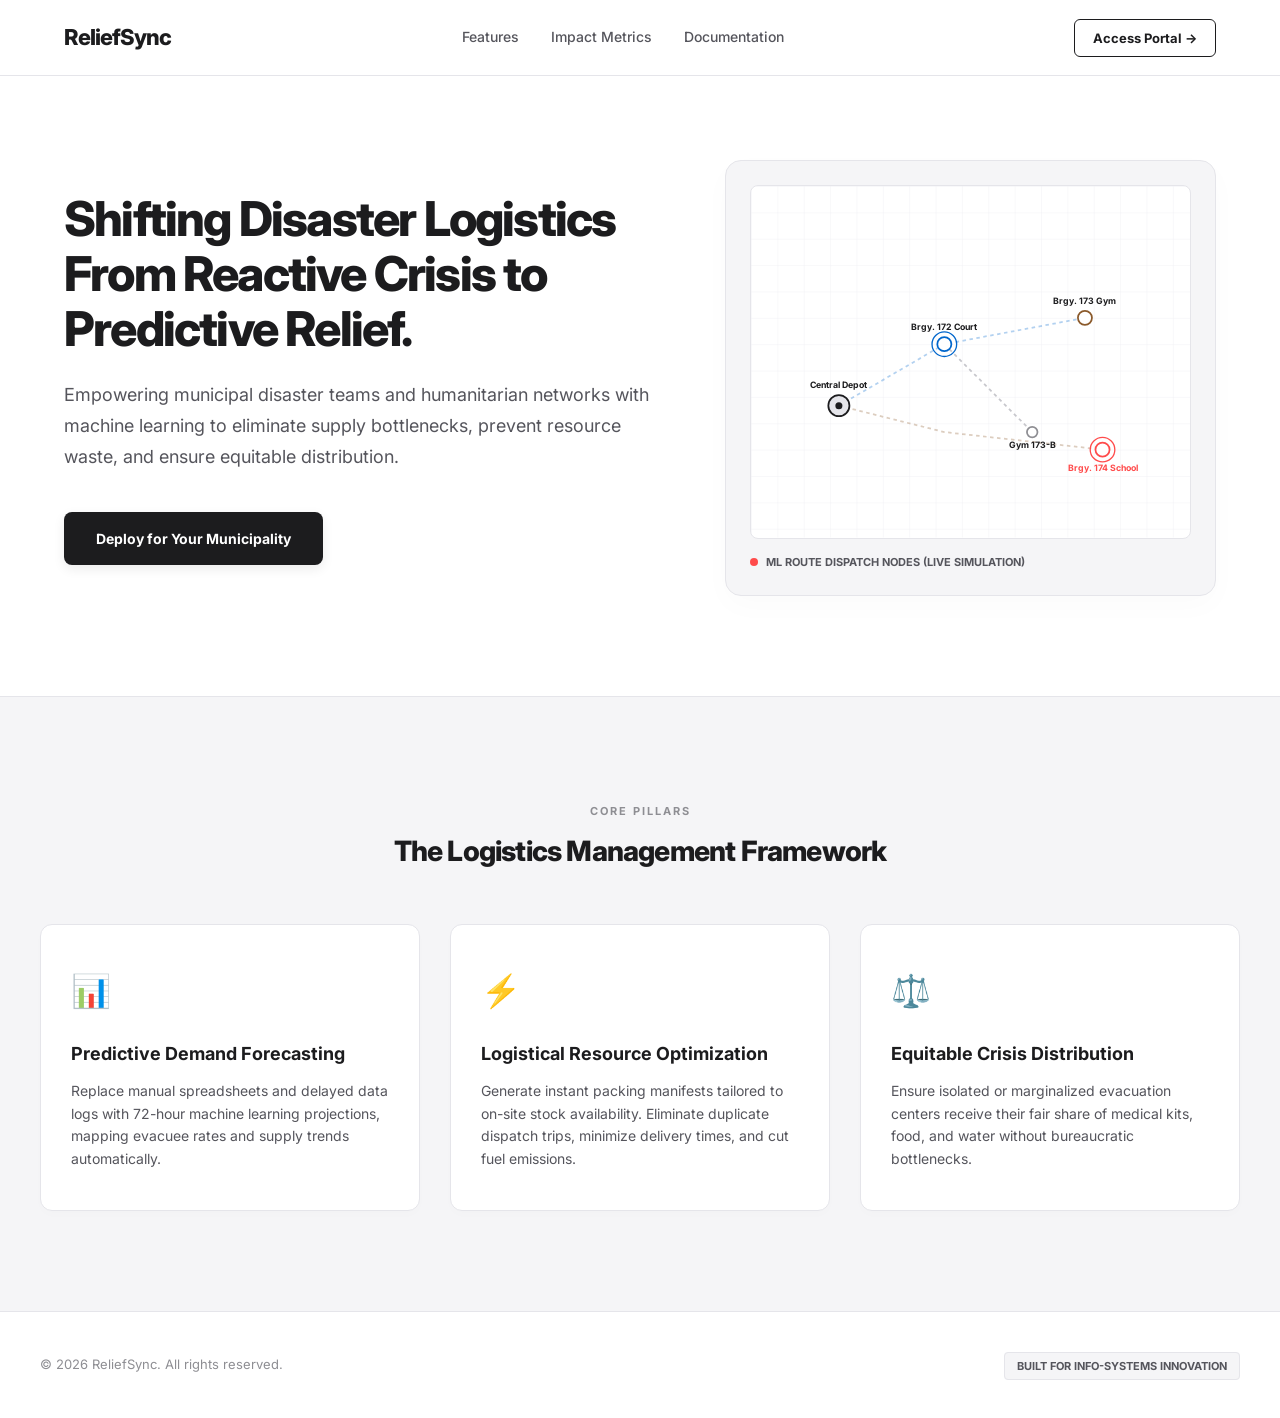
==== frontend/index.html @ d674fb98 "feat: Add ML backend and reorganize project structure - Add model_training/train_model.py: Linear Re" ====
<!DOCTYPE html>
<html lang="en">
<head>
  <meta charset="UTF-8">
  <meta name="viewport" content="width=device-width, initial-scale=1.0">
  <title>ReliefSync — Predictive Supply Forecaster</title>
  <meta name="description" content="Predictive logistics and machine learning-driven inventory optimization for disaster command centers.">
  <!-- Google Fonts: Inter for typography -->
  <link rel="preconnect" href="https://fonts.googleapis.com">
  <link rel="preconnect" href="https://fonts.gstatic.com" crossorigin>
  <link href="https://fonts.googleapis.com/css2?family=Inter:wght@300;400;500;600;700;800&display=swap" rel="stylesheet">
  <link rel="stylesheet" href="style.css">
</head>
<body>

  <!-- Navigation Bar -->
  <header class="navbar">
    <div class="nav-container">
      <a href="index.html" class="logo">ReliefSync</a>
      
      <nav class="nav-links">
        <a href="#features" class="nav-link">Features</a>
        <a href="#impact" class="nav-link" id="link-impact">Impact Metrics</a>
        <a href="#docs" class="nav-link" id="link-docs">Documentation</a>
      </nav>
      
      <div class="nav-actions">
        <a href="login.html" class="portal-btn">Access Portal →</a>
      </div>
    </div>
  </header>

  <!-- Hero Section -->
  <section class="hero-section">
    <div class="hero-container">
      <!-- Hero Left: Text & CTA -->
      <div class="hero-text-block">
        <h1 class="hero-headline">Shifting Disaster Logistics From Reactive Crisis to Predictive Relief.</h1>
        <p class="hero-supporting">
          Empowering municipal disaster teams and humanitarian networks with machine learning to eliminate supply bottlenecks, prevent resource waste, and ensure equitable distribution.
        </p>
        <button id="btn-deploy-cta" class="cta-primary-btn">Deploy for Your Municipality</button>
      </div>
      
      <!-- Hero Right: SVG Route Map Graphic -->
      <div class="hero-graphic-block">
        <div class="graphic-card">
          <svg class="routes-map-svg" viewBox="0 0 500 400" width="100%" height="100%">
            <!-- Background grid pattern -->
            <defs>
              <pattern id="grid" width="30" height="30" patternUnits="userSpaceOnUse">
                <path d="M 30 0 L 0 0 0 30" fill="none" stroke="#f1f1f4" stroke-width="1"/>
              </pattern>
            </defs>
            <rect width="100%" height="100%" fill="url(#grid)" />

            <!-- Route Paths (Animated) -->
            <path class="route-path path-one" d="M 100 250 L 220 180 L 380 150" />
            <path class="route-path path-two" d="M 100 250 L 220 280 L 400 300" />
            <path class="route-path path-three" d="M 220 180 L 320 280" />

            <!-- Active delivery packet circles -->
            <circle class="delivery-dot dot-one" r="5" fill="#0066cc" />
            <circle class="delivery-dot dot-two" r="5" fill="#8b5a2b" />

            <!-- Node Points -->
            <!-- Base Station / Depot -->
            <g class="map-node node-depot" transform="translate(100, 250)">
              <circle r="12" fill="#e5e5ea" stroke="#1c1c1e" stroke-width="2" />
              <circle r="4" fill="#1c1c1e" />
              <text y="-20" class="node-label">Central Depot</text>
            </g>

            <!-- Node 1: Evac Court -->
            <g class="map-node node-court" transform="translate(220, 180)">
              <circle r="8" fill="#ffffff" stroke="#0066cc" stroke-width="2" />
              <circle class="pulse-ring" r="14" fill="none" stroke="#0066cc" stroke-width="1.5" />
              <text y="-16" class="node-label">Brgy. 172 Court</text>
            </g>

            <!-- Node 2: Gym -->
            <g class="map-node node-gym" transform="translate(380, 150)">
              <circle r="8" fill="#ffffff" stroke="#8b5a2b" stroke-width="2" />
              <text y="-16" class="node-label">Brgy. 173 Gym</text>
            </g>

            <!-- Node 3: School -->
            <g class="map-node node-school" transform="translate(400, 300)">
              <circle r="8" fill="#ffffff" stroke="#ff4b4b" stroke-width="2" />
              <circle class="pulse-ring-alert" r="14" fill="none" stroke="#ff4b4b" stroke-width="1.5" />
              <text y="24" class="node-label alert-node">Brgy. 174 School</text>
            </g>

            <!-- Node 4: Secondary Gym -->
            <g class="map-node node-secondary" transform="translate(320, 280)">
              <circle r="6" fill="#ffffff" stroke="#8e8e93" stroke-width="2" />
              <text y="18" class="node-label">Gym 173-B</text>
            </g>
          </svg>
          <div class="graphic-badge">
            <span class="pulse-bullet"></span> ML Route Dispatch Nodes (Live Simulation)
          </div>
        </div>
      </div>
    </div>
  </section>

  <!-- Problem & Value Proposition Grid -->
  <section class="value-prop-section" id="features">
    <div class="section-container">
      <div class="section-heading-block">
        <span class="section-subtitle">Core Pillars</span>
        <h2 class="section-title">The Logistics Management Framework</h2>
      </div>
      
      <div class="value-grid">
        <!-- Box 1 -->
        <div class="val-box">
          <div class="box-icon">📊</div>
          <h3 class="box-title">Predictive Demand Forecasting</h3>
          <p class="box-desc">
            Replace manual spreadsheets and delayed data logs with 72-hour machine learning projections, mapping evacuee rates and supply trends automatically.
          </p>
        </div>
        
        <!-- Box 2 -->
        <div class="val-box">
          <div class="box-icon">⚡</div>
          <h3 class="box-title">Logistical Resource Optimization</h3>
          <p class="box-desc">
            Generate instant packing manifests tailored to on-site stock availability. Eliminate duplicate dispatch trips, minimize delivery times, and cut fuel emissions.
          </p>
        </div>
        
        <!-- Box 3 -->
        <div class="val-box">
          <div class="box-icon">⚖️</div>
          <h3 class="box-title">Equitable Crisis Distribution</h3>
          <p class="box-desc">
            Ensure isolated or marginalized evacuation centers receive their fair share of medical kits, food, and water without bureaucratic bottlenecks.
          </p>
        </div>
      </div>
    </div>
  </section>

  <!-- Footer -->
  <footer class="footer">
    <div class="footer-container">
      <div class="footer-left">
        <p class="copyright">© 2026 ReliefSync. All rights reserved.</p>
      </div>
      <div class="footer-right">
        <span class="info-badge">Built for Info-Systems Innovation</span>
      </div>
    </div>
  </footer>

  <!-- Deploy Request Modal (Popup Dialog) -->
  <div class="modal-overlay" id="modal-deploy">
    <div class="modal-card">
      <button class="modal-close-btn" id="btn-close-modal">✕</button>
      <div class="modal-header">
        <h3 class="modal-title">Request Municipal Deployment</h3>
        <p class="modal-subtitle">Integrate ReliefSync into your local government disaster planning protocols.</p>
      </div>
      
      <form class="modal-form" id="deploy-request-form">
        <div class="form-group">
          <label for="input-municipality">Municipality / City Name</label>
          <input type="text" id="input-municipality" placeholder="e.g. Metro Manila City" required>
        </div>
        
        <div class="form-group">
          <label for="input-email">Official Contact Email</label>
          <input type="email" id="input-email" placeholder="logistics@municipality.gov" required>
        </div>
        
        <div class="form-group">
          <label for="input-notes">Primary Logistics Concerns</label>
          <textarea id="input-notes" rows="3" placeholder="Describe current bottlenecks (e.g. food delivery delays, spreadsheet tracking issues)"></textarea>
        </div>
        
        <button type="submit" class="modal-submit-btn">Request Integration Code</button>
      </form>
      
      <!-- Success State -->
      <div class="modal-success hidden" id="modal-success-state">
        <div class="success-icon">✓</div>
        <h4>Request Submitted</h4>
        <p>Your municipal logistics analysis request has been logged. Our implementation team will contact your office within 24 hours.</p>
        <button class="success-close-btn" id="btn-success-ok">Close Window</button>
      </div>
    </div>
  </div>

  <!-- Info Modal for Links -->
  <div class="modal-overlay" id="modal-info">
    <div class="modal-card info-card">
      <button class="modal-close-btn" id="btn-close-info">✕</button>
      <h3 class="modal-title" id="info-modal-title">Document View</h3>
      <div class="info-modal-content" id="info-modal-content">
        <!-- Dynamic content injected here -->
      </div>
      <button class="modal-submit-btn" id="btn-info-ok" style="margin-top: 25px;">Understood</button>
    </div>
  </div>

  <script src="app.js"></script>
</body>
</html>
---- frontend/style.css ----
/* Modern Landing Page stylesheet — Minimalist Grayscale SaaS Theme */
:root {
  /* Grayscale Palette */
  --color-bg-light: #ffffff;
  --color-fill-light: #f5f5f7;
  --color-fill-hover: #ececec;
  --color-border-light: #e5e5ea;
  --color-border-medium: #c7c7cc;
  --color-text-charcoal: #1c1c1e;
  --color-text-secondary: #55555c;
  --color-text-muted: #8e8e93;
  
  /* Accent Red exclusively for critical status highlights */
  --color-accent-red: #ff4b4b;
  
  /* Brand colors */
  --color-btn-dark: #1c1c1e;
  --color-btn-hover: #000000;
  
  /* Typography */
  --font-sans: 'Inter', -apple-system, BlinkMacSystemFont, sans-serif;
  --transition-normal: 0.3s cubic-bezier(0.16, 1, 0.3, 1);
  --transition-fast: 0.2s cubic-bezier(0.16, 1, 0.3, 1);
}

* {
  box-sizing: border-box;
  margin: 0;
  padding: 0;
  scroll-behavior: smooth;
}

body {
  background-color: var(--color-bg-light);
  color: var(--color-text-charcoal);
  font-family: var(--font-sans);
  line-height: 1.6;
  -webkit-font-smoothing: antialiased;
}

/* 1. Navigation Bar styling */
.navbar {
  width: 100%;
  border-bottom: 1px solid var(--color-border-light);
  background-color: rgba(255, 255, 255, 0.9);
  backdrop-filter: blur(8px);
  position: fixed;
  top: 0;
  left: 0;
  z-index: 100;
}

.nav-container {
  max-width: 1200px;
  margin: 0 auto;
  padding: 20px 24px;
  display: flex;
  justify-content: space-between;
  align-items: center;
}

.logo {
  font-size: 22px;
  font-weight: 800;
  color: var(--color-text-charcoal);
  text-decoration: none;
  letter-spacing: -1px;
}

.nav-links {
  display: flex;
  gap: 32px;
}

.nav-link {
  font-size: 14px;
  font-weight: 500;
  color: var(--color-text-secondary);
  text-decoration: none;
  transition: color var(--transition-fast);
}

.nav-link:hover {
  color: var(--color-text-charcoal);
}

.portal-btn {
  font-size: 13px;
  font-weight: 700;
  color: var(--color-text-charcoal);
  text-decoration: none;
  padding: 10px 18px;
  border: 1.5px solid var(--color-text-charcoal);
  border-radius: 6px;
  transition: all var(--transition-fast);
}

.portal-btn:hover {
  background-color: var(--color-text-charcoal);
  color: #ffffff;
}


/* 2. Hero Section */
.hero-section {
  padding: 160px 24px 100px 24px;
  max-width: 1200px;
  margin: 0 auto;
}

.hero-container {
  display: grid;
  grid-template-columns: 1.1fr 0.9fr;
  gap: 60px;
  align-items: center;
}

.hero-text-block {
  display: flex;
  flex-direction: column;
  align-items: flex-start;
}

.hero-headline {
  font-size: 48px;
  font-weight: 800;
  line-height: 1.15;
  letter-spacing: -1.8px;
  color: var(--color-text-charcoal);
  margin-bottom: 24px;
}

.hero-supporting {
  font-size: 18px;
  font-weight: 400;
  color: var(--color-text-secondary);
  margin-bottom: 40px;
  line-height: 1.7;
}

.cta-primary-btn {
  padding: 18px 32px;
  font-family: var(--font-sans);
  font-size: 14px;
  font-weight: 700;
  color: #ffffff;
  background-color: var(--color-btn-dark);
  border: none;
  border-radius: 8px;
  cursor: pointer;
  box-shadow: 0 4px 12px rgba(0, 0, 0, 0.08);
  transition: all var(--transition-normal);
}

.cta-primary-btn:hover {
  background-color: var(--color-btn-hover);
  transform: translateY(-2px);
  box-shadow: 0 8px 20px rgba(0, 0, 0, 0.15);
}

.cta-primary-btn:active {
  transform: translateY(0);
}

/* Hero Right: SVG Map Graphic Box */
.hero-graphic-block {
  width: 100%;
}

.graphic-card {
  background-color: var(--color-fill-light);
  border: 1px solid var(--color-border-light);
  border-radius: 16px;
  padding: 24px;
  position: relative;
  box-shadow: 0 10px 30px rgba(0, 0, 0, 0.02);
}

.routes-map-svg {
  display: block;
  border-radius: 8px;
  background-color: #ffffff;
  border: 1px solid var(--color-border-light);
}

/* SVG Path Animation */
.route-path {
  fill: none;
  stroke: var(--color-border-medium);
  stroke-width: 2px;
  stroke-dasharray: 4 4;
}

.path-one {
  stroke: #0066cc;
  stroke-opacity: 0.3;
}

.path-two {
  stroke: #8b5a2b;
  stroke-opacity: 0.3;
}

/* Motion path delivery packet animation */
.delivery-dot {
  animation-duration: 8s;
  animation-iteration-count: infinite;
  animation-timing-function: linear;
}

.dot-one {
  offset-path: path("M 100 250 L 220 180 L 380 150");
  animation-name: travelPath;
}

.dot-two {
  offset-path: path("M 100 250 L 220 280 L 400 300");
  animation-name: travelPath;
  animation-delay: 3s;
}

@keyframes travelPath {
  0% {
    offset-distance: 0%;
  }
  100% {
    offset-distance: 100%;
  }
}

/* Map Nodes */
.map-node circle {
  transition: r var(--transition-fast);
}

.map-node:hover circle {
  r: 10px;
}

.node-label {
  font-size: 10px;
  font-weight: 700;
  fill: var(--color-text-charcoal);
  text-anchor: middle;
}

.alert-node {
  fill: var(--color-accent-red) !important;
}

/* Ring Pulsing Animations */
@keyframes pulseRing {
  0% { r: 8px; opacity: 1; }
  100% { r: 20px; opacity: 0; }
}

.pulse-ring {
  animation: pulseRing 2.5s cubic-bezier(0.16, 1, 0.3, 1) infinite;
}

.pulse-ring-alert {
  animation: pulseRing 2s cubic-bezier(0.16, 1, 0.3, 1) infinite;
}

.graphic-badge {
  display: flex;
  align-items: center;
  gap: 8px;
  font-size: 11px;
  font-weight: 700;
  color: var(--color-text-secondary);
  text-transform: uppercase;
  margin-top: 15px;
}

.pulse-bullet {
  width: 8px;
  height: 8px;
  border-radius: 50%;
  background-color: var(--color-accent-red);
  display: inline-block;
  animation: pulse RING 1.5s infinite;
}

@keyframes RING {
  0% { transform: scale(0.9); opacity: 1; }
  50% { transform: scale(1.2); opacity: 0.5; }
  100% { transform: scale(0.9); opacity: 1; }
}


/* 3. Problem & Value Proposition Section */
.value-prop-section {
  padding: 100px 24px;
  background-color: var(--color-fill-light);
  border-top: 1px solid var(--color-border-light);
}

.section-container {
  max-width: 1200px;
  margin: 0 auto;
}

.section-heading-block {
  margin-bottom: 50px;
  text-align: center;
}

.section-subtitle {
  font-size: 11px;
  font-weight: 700;
  letter-spacing: 2px;
  color: var(--color-text-muted);
  text-transform: uppercase;
  display: inline-block;
  margin-bottom: 8px;
}

.section-title {
  font-size: 28px;
  font-weight: 800;
  letter-spacing: -0.8px;
  color: var(--color-text-charcoal);
}

.value-grid {
  display: grid;
  grid-template-columns: repeat(3, 1fr);
  gap: 30px;
}

.val-box {
  background-color: #ffffff;
  border: 1px solid var(--color-border-light);
  border-radius: 12px;
  padding: 40px 30px;
  box-shadow: 0 4px 10px rgba(0, 0, 0, 0.01);
  transition: all var(--transition-normal);
}

.val-box:hover {
  transform: translateY(-4px);
  box-shadow: 0 12px 24px rgba(0, 0, 0, 0.04);
  border-color: var(--color-border-medium);
}

.box-icon {
  font-size: 32px;
  margin-bottom: 24px;
}

.box-title {
  font-size: 18px;
  font-weight: 700;
  color: var(--color-text-charcoal);
  margin-bottom: 12px;
}

.box-desc {
  font-size: 14px;
  font-weight: 400;
  color: var(--color-text-secondary);
  line-height: 1.6;
}


/* 4. Footer Section */
.footer {
  border-top: 1px solid var(--color-border-light);
  background-color: #ffffff;
  padding: 40px 24px;
}

.footer-container {
  max-width: 1200px;
  margin: 0 auto;
  display: flex;
  justify-content: space-between;
  align-items: center;
}

.copyright {
  font-size: 13px;
  color: var(--color-text-muted);
}

.info-badge {
  background-color: var(--color-fill-light);
  border: 1px solid var(--color-border-light);
  padding: 6px 12px;
  border-radius: 4px;
  font-size: 11px;
  font-weight: 700;
  color: var(--color-text-secondary);
  text-transform: uppercase;
}


/* 5. Modal Overlays & Cards */
.modal-overlay {
  position: fixed;
  top: 0;
  left: 0;
  width: 100%;
  height: 100%;
  background-color: rgba(12, 12, 14, 0.5); /* Semi-transparent backdrop */
  backdrop-filter: blur(4px);
  display: flex;
  justify-content: center;
  align-items: center;
  z-index: 200;
  opacity: 0;
  pointer-events: none;
  transition: opacity var(--transition-normal);
}

.modal-overlay.active {
  opacity: 1;
  pointer-events: auto;
}

.modal-card {
  background-color: #ffffff;
  border: 1px solid var(--color-border-medium);
  border-radius: 16px;
  width: 500px;
  max-width: 90%;
  padding: 40px;
  position: relative;
  box-shadow: 0 20px 50px rgba(0, 0, 0, 0.3);
  transform: translateY(20px);
  transition: transform var(--transition-normal);
}

.modal-overlay.active .modal-card {
  transform: translateY(0);
}

.modal-close-btn {
  position: absolute;
  top: 25px;
  right: 25px;
  background: none;
  border: none;
  font-size: 16px;
  cursor: pointer;
  color: var(--color-text-muted);
  transition: color var(--transition-fast);
}

.modal-close-btn:hover {
  color: var(--color-text-charcoal);
}

.modal-header {
  margin-bottom: 30px;
}

.modal-title {
  font-size: 22px;
  font-weight: 800;
  color: var(--color-text-charcoal);
  margin-bottom: 8px;
}

.modal-subtitle {
  font-size: 13px;
  color: var(--color-text-secondary);
}

.modal-form {
  display: flex;
  flex-direction: column;
  gap: 20px;
}

.modal-form input[type="text"],
.modal-form input[type="email"],
.modal-form textarea {
  width: 100%;
  padding: 12px 16px;
  font-family: var(--font-sans);
  font-size: 14px;
  border: 1px solid var(--color-border-light);
  border-radius: 8px;
  outline: none;
  background-color: var(--color-fill-light);
  transition: all var(--transition-fast);
}

.modal-form input:focus,
.modal-form textarea:focus {
  border-color: var(--color-text-charcoal);
  background-color: #ffffff;
}

.modal-submit-btn {
  width: 100%;
  padding: 14px;
  font-family: var(--font-sans);
  font-size: 13px;
  font-weight: 700;
  color: #ffffff;
  background-color: var(--color-btn-dark);
  border: none;
  border-radius: 8px;
  cursor: pointer;
  transition: background-color var(--transition-fast);
}

.modal-submit-btn:hover {
  background-color: var(--color-btn-hover);
}

/* Modal Success State */
.modal-success {
  display: flex;
  flex-direction: column;
  align-items: center;
  text-align: center;
}

.success-icon {
  width: 50px;
  height: 50px;
  border-radius: 50%;
  background-color: #e2f5ec;
  color: #0d8a5f;
  display: flex;
  justify-content: center;
  align-items: center;
  font-size: 24px;
  font-weight: bold;
  margin-bottom: 20px;
}

.modal-success h4 {
  font-size: 20px;
  font-weight: 800;
  margin-bottom: 8px;
}

.modal-success p {
  font-size: 14px;
  color: var(--color-text-secondary);
  margin-bottom: 25px;
}

.success-close-btn {
  padding: 10px 24px;
  background-color: var(--color-fill-light);
  border: 1px solid var(--color-border-light);
  border-radius: 6px;
  font-family: var(--font-sans);
  font-weight: 600;
  font-size: 13px;
  cursor: pointer;
  transition: background-color var(--transition-fast);
}

.success-close-btn:hover {
  background-color: var(--color-fill-hover);
}

/* Info card adjustments */
.info-card {
  width: 600px;
}

.info-modal-content {
  font-size: 14px;
  color: var(--color-text-secondary);
  max-height: 300px;
  overflow-y: auto;
  border-top: 1px solid var(--color-border-light);
  border-bottom: 1px solid var(--color-border-light);
  padding: 20px 0;
  margin-top: 15px;
}

.info-modal-content h4 {
  font-weight: 700;
  color: var(--color-text-charcoal);
  margin: 15px 0 5px 0;
}

.info-modal-content p {
  margin-bottom: 10px;
  line-height: 1.5;
}


/* Responsive Adjustments */
@media (max-width: 900px) {
  .hero-container {
    grid-template-columns: 1fr;
    gap: 40px;
  }
  .value-grid {
    grid-template-columns: 1fr;
  }
  .navbar .nav-links {
    display: none; /* Hide middle links on mobile for simplicity */
  }
}
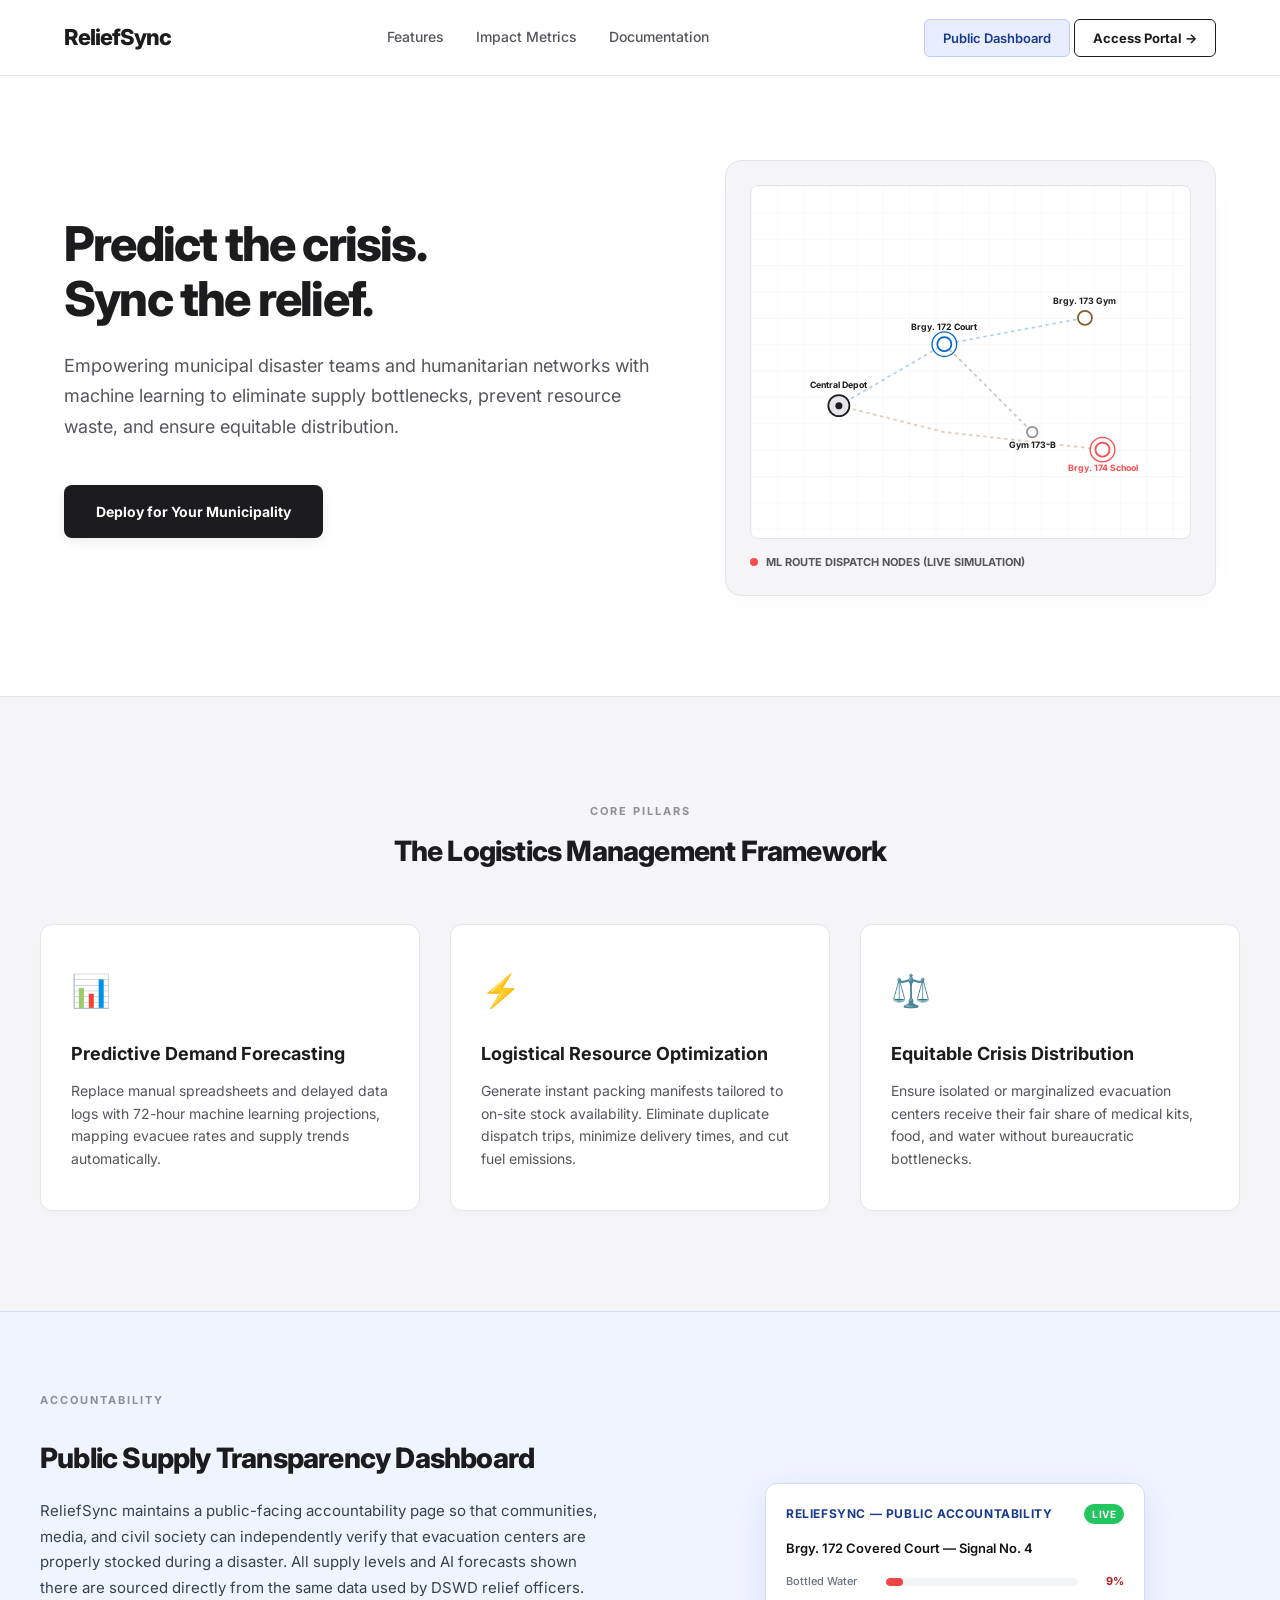
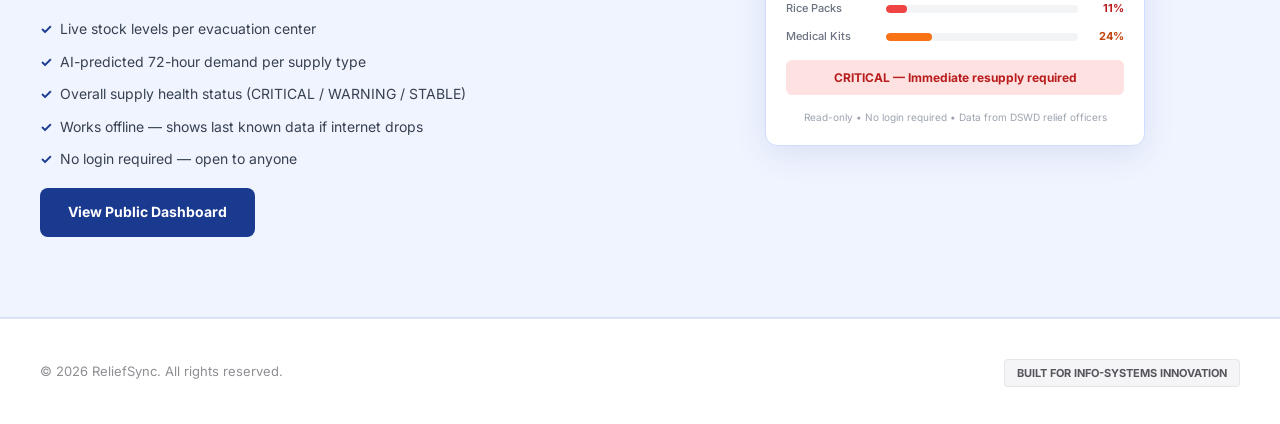
==== commit fc0f6e45: "Update warehouse dispatch logic, UI styles, and live sync" ====
--- a/frontend/index.html
+++ b/frontend/index.html
@@ -25,6 +25,7 @@
       </nav>
       
       <div class="nav-actions">
+        <a href="public.html" class="public-dashboard-btn" id="nav-public-btn">Public Dashboard</a>
         <a href="login.html" class="portal-btn">Access Portal →</a>
       </div>
     </div>
@@ -35,11 +36,14 @@
     <div class="hero-container">
       <!-- Hero Left: Text & CTA -->
       <div class="hero-text-block">
-        <h1 class="hero-headline">Shifting Disaster Logistics From Reactive Crisis to Predictive Relief.</h1>
+        <h1 class="hero-headline">Predict the crisis.<br>Sync the relief.</h1>
         <p class="hero-supporting">
           Empowering municipal disaster teams and humanitarian networks with machine learning to eliminate supply bottlenecks, prevent resource waste, and ensure equitable distribution.
         </p>
-        <button id="btn-deploy-cta" class="cta-primary-btn">Deploy for Your Municipality</button>
+        <div style="display:flex;gap:14px;flex-wrap:wrap;align-items:center;">
+          <button id="btn-deploy-cta" class="cta-primary-btn">Deploy for Your Municipality</button>
+          <a href="research.html" class="cta-secondary-btn" style="padding:14px 28px;border:2px solid rgba(255,255,255,0.3);border-radius:10px;color:#fff;font-weight:700;font-size:1rem;text-decoration:none;backdrop-filter:blur(8px);background:rgba(255,255,255,0.08);transition:all 0.2s;">Research & Methodology ↗</a>
+        </div>
       </div>
       
       <!-- Hero Right: SVG Route Map Graphic -->
@@ -144,6 +148,59 @@
     </div>
   </section>
 
+  <!-- Public Transparency Section -->
+  <section class="transparency-section" id="transparency">
+    <div class="section-container">
+      <div class="transparency-inner">
+        <div class="transparency-text">
+          <span class="section-subtitle">Accountability</span>
+          <h2 class="section-title">Public Supply Transparency Dashboard</h2>
+          <p class="transparency-desc">
+            ReliefSync maintains a public-facing accountability page so that communities, media, and civil society
+            can independently verify that evacuation centers are properly stocked during a disaster.
+            All supply levels and AI forecasts shown there are sourced directly from the same data used by DSWD relief officers.
+          </p>
+          <ul class="transparency-list">
+            <li>Live stock levels per evacuation center</li>
+            <li>AI-predicted 72-hour demand per supply type</li>
+            <li>Overall supply health status (CRITICAL / WARNING / STABLE)</li>
+            <li>Works offline — shows last known data if internet drops</li>
+            <li>No login required — open to anyone</li>
+          </ul>
+          <a href="public.html" class="transparency-cta-btn">View Public Dashboard</a>
+        </div>
+        <div class="transparency-preview">
+          <div class="preview-card">
+            <div class="preview-header">
+              <span class="preview-title">ReliefSync — Public Accountability</span>
+              <span class="preview-badge">LIVE</span>
+            </div>
+            <div class="preview-camp">Brgy. 172 Covered Court &mdash; Signal No. 4</div>
+            <div class="preview-bars">
+              <div class="preview-bar-row">
+                <span class="preview-bar-label">Bottled Water</span>
+                <div class="preview-bar-track"><div class="preview-bar-fill" style="width:9%;background:#ef4444"></div></div>
+                <span class="preview-bar-pct preview-critical">9%</span>
+              </div>
+              <div class="preview-bar-row">
+                <span class="preview-bar-label">Rice Packs</span>
+                <div class="preview-bar-track"><div class="preview-bar-fill" style="width:11%;background:#ef4444"></div></div>
+                <span class="preview-bar-pct preview-critical">11%</span>
+              </div>
+              <div class="preview-bar-row">
+                <span class="preview-bar-label">Medical Kits</span>
+                <div class="preview-bar-track"><div class="preview-bar-fill" style="width:24%;background:#f97316"></div></div>
+                <span class="preview-bar-pct preview-warning">24%</span>
+              </div>
+            </div>
+            <div class="preview-alert-strip preview-alert-critical">CRITICAL &mdash; Immediate resupply required</div>
+            <div class="preview-readonly-note">Read-only &bull; No login required &bull; Data from DSWD relief officers</div>
+          </div>
+        </div>
+      </div>
+    </div>
+  </section>
+
   <!-- Footer -->
   <footer class="footer">
     <div class="footer-container">
@@ -206,6 +263,6 @@
     </div>
   </div>
 
-  <script src="app.js"></script>
+  <script src="script.js"></script>
 </body>
 </html>
--- a/frontend/style.css
+++ b/frontend/style.css
@@ -100,6 +100,24 @@
   color: #ffffff;
 }
 
+.public-dashboard-btn {
+  font-size: 13px;
+  font-weight: 600;
+  color: #1a3a8f;
+  text-decoration: none;
+  padding: 10px 18px;
+  border: 1.5px solid #b8ccff;
+  border-radius: 6px;
+  background: #e8eeff;
+  transition: all var(--transition-fast);
+}
+.public-dashboard-btn:hover {
+  background: #1a3a8f;
+  color: #fff;
+  border-color: #1a3a8f;
+}
+
+
 
 /* 2. Hero Section */
 .hero-section {
@@ -603,3 +621,140 @@
     display: none; /* Hide middle links on mobile for simplicity */
   }
 }
+
+/* ══════════════════════════════════════════════════════════
+   Public Transparency Section — Landing Page
+══════════════════════════════════════════════════════════ */
+.transparency-section {
+  background: #f0f4ff;
+  border-top: 1px solid #d0dcff;
+  border-bottom: 1px solid #d0dcff;
+  padding: 80px 24px;
+}
+.transparency-inner {
+  display: grid;
+  grid-template-columns: 1fr 1fr;
+  gap: 60px;
+  align-items: center;
+}
+.transparency-text { display: flex; flex-direction: column; gap: 18px; }
+.transparency-desc {
+  font-size: 15px;
+  color: #374151;
+  line-height: 1.7;
+}
+.transparency-list {
+  list-style: none;
+  display: flex;
+  flex-direction: column;
+  gap: 10px;
+}
+.transparency-list li {
+  font-size: 14px;
+  color: #374151;
+  padding-left: 20px;
+  position: relative;
+}
+.transparency-list li::before {
+  content: '\2713';
+  position: absolute;
+  left: 0;
+  color: #1a3a8f;
+  font-weight: 700;
+}
+.transparency-cta-btn {
+  display: inline-block;
+  background: #1a3a8f;
+  color: #fff;
+  font-size: 14px;
+  font-weight: 700;
+  padding: 13px 28px;
+  border-radius: 8px;
+  text-decoration: none;
+  transition: background 0.2s, transform 0.1s;
+  align-self: flex-start;
+}
+.transparency-cta-btn:hover {
+  background: #0f2766;
+  transform: translateY(-1px);
+}
+
+/* Preview card mock-up */
+.transparency-preview { display: flex; justify-content: center; }
+.preview-card {
+  background: #fff;
+  border: 1.5px solid #d0dcff;
+  border-radius: 12px;
+  padding: 20px;
+  width: 100%;
+  max-width: 380px;
+  display: flex;
+  flex-direction: column;
+  gap: 14px;
+  box-shadow: 0 8px 32px rgba(26,58,143,0.10);
+}
+.preview-header {
+  display: flex;
+  justify-content: space-between;
+  align-items: center;
+}
+.preview-title {
+  font-size: 12px;
+  font-weight: 700;
+  color: #1a3a8f;
+  text-transform: uppercase;
+  letter-spacing: 0.05em;
+}
+.preview-badge {
+  background: #22c55e;
+  color: #fff;
+  font-size: 10px;
+  font-weight: 700;
+  padding: 2px 8px;
+  border-radius: 20px;
+  letter-spacing: 0.05em;
+}
+.preview-camp {
+  font-size: 13px;
+  font-weight: 600;
+  color: #111;
+}
+.preview-bars { display: flex; flex-direction: column; gap: 10px; }
+.preview-bar-row {
+  display: grid;
+  grid-template-columns: 90px 1fr 36px;
+  align-items: center;
+  gap: 10px;
+}
+.preview-bar-label { font-size: 11px; color: #6b7280; font-weight: 500; }
+.preview-bar-track {
+  background: #f3f4f6;
+  border-radius: 4px;
+  height: 8px;
+  overflow: hidden;
+}
+.preview-bar-fill { height: 100%; border-radius: 4px; }
+.preview-bar-pct { font-size: 11px; font-weight: 700; text-align: right; }
+.preview-critical { color: #b91c1c; }
+.preview-warning  { color: #c2410c; }
+.preview-alert-strip {
+  text-align: center;
+  font-size: 12px;
+  font-weight: 700;
+  padding: 8px;
+  border-radius: 6px;
+}
+.preview-alert-critical {
+  background: #fee2e2;
+  color: #b91c1c;
+}
+.preview-readonly-note {
+  font-size: 10px;
+  color: #9ca3af;
+  text-align: center;
+}
+
+@media (max-width: 900px) {
+  .transparency-inner { grid-template-columns: 1fr; }
+  .transparency-preview { display: none; }
+}
